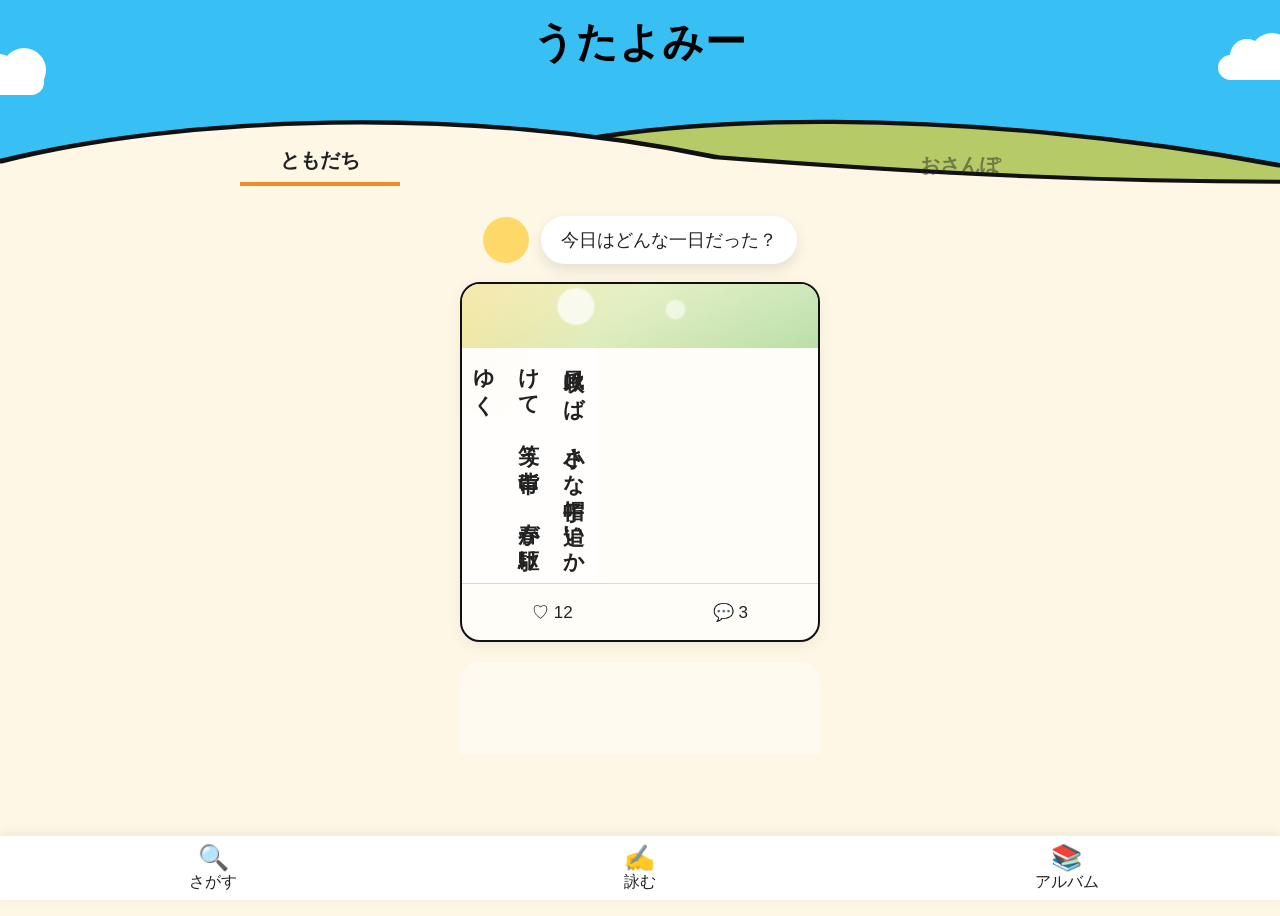
==== index.html @ a95c4520 "Add files via upload" ====
<!doctype html>
<html lang="ja">
<head>
  <meta charset="utf-8">
  <meta name="viewport" content="width=device-width,initial-scale=1,viewport-fit=cover">
  <title>うたよみー svg版</title>
  <link rel="stylesheet" href="style.css">
</head>
<body>
<div class="app friend-mode">
  <header class="header">
    <div class="sky">
      <div class="cloud cloud-left"></div>
      <div class="cloud cloud-right"></div>
      <div class="logo">うたよみー</div>

      <img id="landscape" class="landscape" src="landscape-friend.svg" alt="">

      <div class="tabs">
        <button class="tab active" data-home="friend">ともだち</button>
        <button class="tab" data-home="walk">おさんぽ</button>
      </div>
    </div>
  </header>

  <main id="main" class="main">
    <section id="friend" class="panel">
      <div class="greet">
        <div class="miso"></div>
        <div class="bubble">今日はどんな一日だった？</div>
      </div>
      <article class="card">
        <div class="photo photo-spring"></div>
        <div class="tanka">風吹けば　小さな帽子　追いかけて　笑う背中に　春が駆けゆく</div>
        <div class="info"><span>♡ 12</span><span>💬 3</span></div>
      </article>
      <div class="peek"></div>
    </section>

    <section id="walk" class="panel" hidden>
      <div class="greet">
        <div class="miso"></div>
        <div class="bubble">季節のうたを探しに行こう。</div>
      </div>
      <article class="card">
        <div class="photo photo-green"></div>
        <div class="tanka">雨あがり　空を映して　水たまり　今日の一首を　連れて帰ろう</div>
        <div class="info"><span>♡ 8</span><span>💬 1</span></div>
      </article>
      <div class="peek"></div>
    </section>
  </main>

  <nav class="bottom-nav">
    <div><span class="icon">🔍</span>さがす</div>
    <div><span class="icon">✍️</span>詠む</div>
    <div><span class="icon">📚</span>アルバム</div>
  </nav>
</div>
<script src="app.js"></script>
</body>
</html>
---- style.css ----
:root{
  --sky:#38bff3;
  --home:#fff7e6;
  --mountain:#b7ca68;
  --accent:#f28c28;
  --ink:#111;
  --paper:#fffdf8;
}
*{box-sizing:border-box}
html,body{margin:0;min-height:100%;background:var(--home)}
body{
  font-family:-apple-system,BlinkMacSystemFont,"Hiragino Sans","Yu Gothic",sans-serif;
  color:#222;
  overflow-x:hidden;
}
.app{min-height:100dvh;background:var(--home);padding-bottom:74px}
.header{position:sticky;top:0;z-index:10;background:var(--sky)}
.sky{
  height:198px;
  position:relative;
  overflow:hidden;
  background:var(--sky);
}
.logo{
  position:absolute;
  top:22px;
  left:50%;
  transform:translateX(-50%);
  font-size:41px;
  line-height:1;
  font-weight:900;
  letter-spacing:.02em;
  color:#000;
  white-space:nowrap;
  z-index:3;
}
.cloud,.cloud::before,.cloud::after{
  content:"";
  position:absolute;
  background:#fff;
  border-radius:999px;
}
.cloud{width:74px;height:25px;z-index:1}
.cloud::before{width:34px;height:34px;left:12px;top:-16px}
.cloud::after{width:44px;height:44px;left:32px;top:-22px}
.cloud-left{left:-30px;top:70px}
.cloud-right{right:-12px;top:55px}
.landscape{
  position:absolute;
  left:0;
  right:0;
  bottom:0;
  width:100%;
  height:112px;
  z-index:2;
  display:block;
}
.tabs{
  position:absolute;
  left:0;
  right:0;
  bottom:7px;
  display:grid;
  grid-template-columns:1fr 1fr;
  z-index:4;
}
.tab{
  border:0;
  background:transparent;
  font-size:20px;
  font-weight:800;
  color:#222;
  opacity:.48;
  padding:24px 0 8px;
  -webkit-tap-highlight-color:transparent;
  outline:none;
  transition:opacity .18s ease, transform .18s ease;
}
.tab.active{opacity:1}
.tab.active::after{
  content:"";
  display:block;
  width:76%;
  max-width:160px;
  height:4px;
  margin:8px auto -3px;
  background:var(--accent);
}
.walk-mode .tab.active::after{background:#4a7d24}
.tab:active{transform:translateY(1px) scale(.985)}
.tab:focus,.tab:focus-visible{outline:none;box-shadow:none}
.main{
  background:var(--home);
  transition:background .18s ease;
  padding:18px 0 88px;
}
.main.walk{background:var(--mountain)}
.greet{display:flex;justify-content:center;align-items:center;gap:12px;margin:0 auto 18px}
.miso{width:46px;height:46px;border-radius:50%;background:#ffd86a;flex:0 0 auto}
.bubble{
  background:#fff;
  padding:12px 20px;
  border-radius:999px;
  font-size:18px;
  box-shadow:0 6px 14px rgba(0,0,0,.10);
  white-space:nowrap;
}
.card{
  width:min(76vw,360px);
  aspect-ratio:1/1;
  margin:0 auto 20px;
  background:var(--paper);
  border:2.5px solid var(--ink);
  border-radius:20px;
  overflow:hidden;
  box-shadow:0 4px 16px rgba(0,0,0,.06);
}
.photo{height:18%;filter:saturate(.9);opacity:.92}
.photo-spring{
  background:linear-gradient(rgba(255,255,255,.28),rgba(255,255,255,.12)),
  radial-gradient(circle at 32% 35%,rgba(255,255,255,.75) 0 7%,transparent 8%),
  radial-gradient(circle at 60% 40%,rgba(255,255,255,.55) 0 4%,transparent 5%),
  linear-gradient(135deg,#f7df7b,#d6eaa7 45%,#a6d98d);
}
.photo-green{
  background:linear-gradient(rgba(255,255,255,.30),rgba(255,255,255,.12)),
  radial-gradient(circle at 35% 38%,rgba(255,255,255,.6) 0 6%,transparent 7%),
  linear-gradient(135deg,#d9efc2,#9fd18a 55%,#7fbf69);
}
.tanka{
  height:66%;
  display:flex;
  align-items:center;
  justify-content:center;
  writing-mode:vertical-rl;
  text-orientation:upright;
  font-size:21px;
  line-height:2.15;
  font-weight:800;
  letter-spacing:.08em;
  padding:6px 0;
  background:linear-gradient(rgba(255,255,255,.65),rgba(255,255,255,.65)),
  radial-gradient(circle at 20% 10%,rgba(238,224,190,.22),transparent 30%);
}
.info{
  height:16%;
  display:flex;
  align-items:center;
  justify-content:space-around;
  font-size:17px;
  border-top:1px solid rgba(0,0,0,.14);
}
.peek{
  width:min(76vw,360px);
  height:92px;
  margin:0 auto;
  border-radius:20px 20px 0 0;
  background:rgba(255,255,255,.35);
}
.bottom-nav{
  position:fixed;
  left:0;
  right:0;
  bottom:0;
  z-index:20;
  background:#fff;
  display:grid;
  grid-template-columns:repeat(3,1fr);
  padding:7px 0 calc(8px + env(safe-area-inset-bottom));
  box-shadow:0 -2px 12px rgba(0,0,0,.08);
}
.bottom-nav div{text-align:center;font-size:16px;line-height:1.18}
.bottom-nav .icon{display:block;font-size:25px;margin-bottom:1px}
@media(max-width:390px){
  .sky{height:186px}
  .logo{font-size:38px;top:21px}
  .landscape{height:104px}
  .tab{font-size:19px;padding-top:22px}
  .bubble{font-size:17px;padding:11px 18px}
  .tanka{font-size:20px}
}
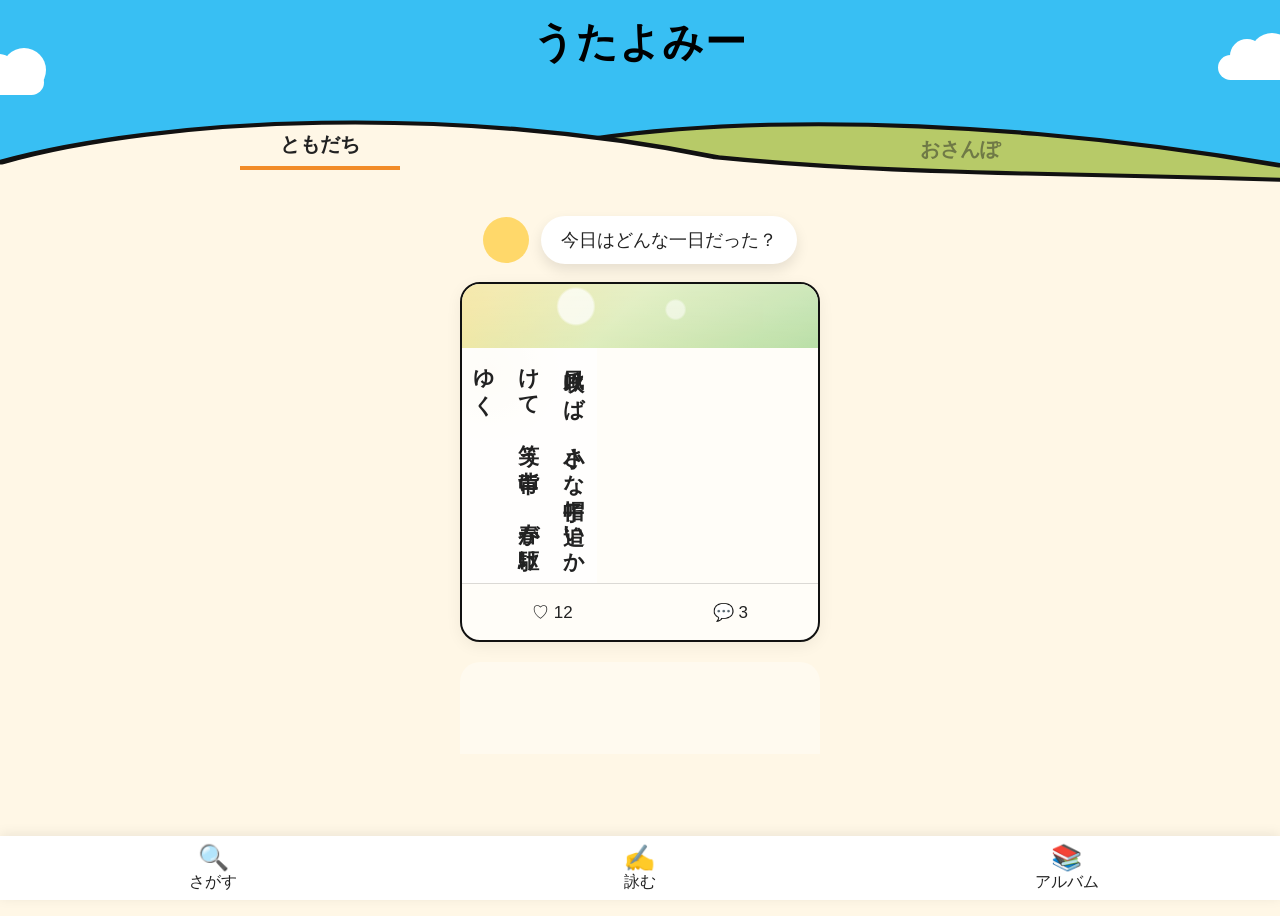
==== commit 20581d1d: "Add files via upload" ====
--- a/index.html
+++ b/index.html
@@ -3,7 +3,7 @@
 <head>
   <meta charset="utf-8">
   <meta name="viewport" content="width=device-width,initial-scale=1,viewport-fit=cover">
-  <title>うたよみー svg版</title>
+  <title>うたよみー v1.2</title>
   <link rel="stylesheet" href="style.css">
 </head>
 <body>
--- a/style.css
+++ b/style.css
@@ -59,10 +59,11 @@
   position:absolute;
   left:0;
   right:0;
-  bottom:7px;
+  bottom:23px;
   display:grid;
   grid-template-columns:1fr 1fr;
   z-index:4;
+  pointer-events:none;
 }
 .tab{
   border:0;
@@ -71,10 +72,11 @@
   font-weight:800;
   color:#222;
   opacity:.48;
-  padding:24px 0 8px;
+  padding:10px 0 8px;
   -webkit-tap-highlight-color:transparent;
   outline:none;
   transition:opacity .18s ease, transform .18s ease;
+  pointer-events:auto;
 }
 .tab.active{opacity:1}
 .tab.active::after{
@@ -175,7 +177,8 @@
   .sky{height:186px}
   .logo{font-size:38px;top:21px}
   .landscape{height:104px}
-  .tab{font-size:19px;padding-top:22px}
+  .tabs{bottom:21px}
+  .tab{font-size:19px}
   .bubble{font-size:17px;padding:11px 18px}
   .tanka{font-size:20px}
 }
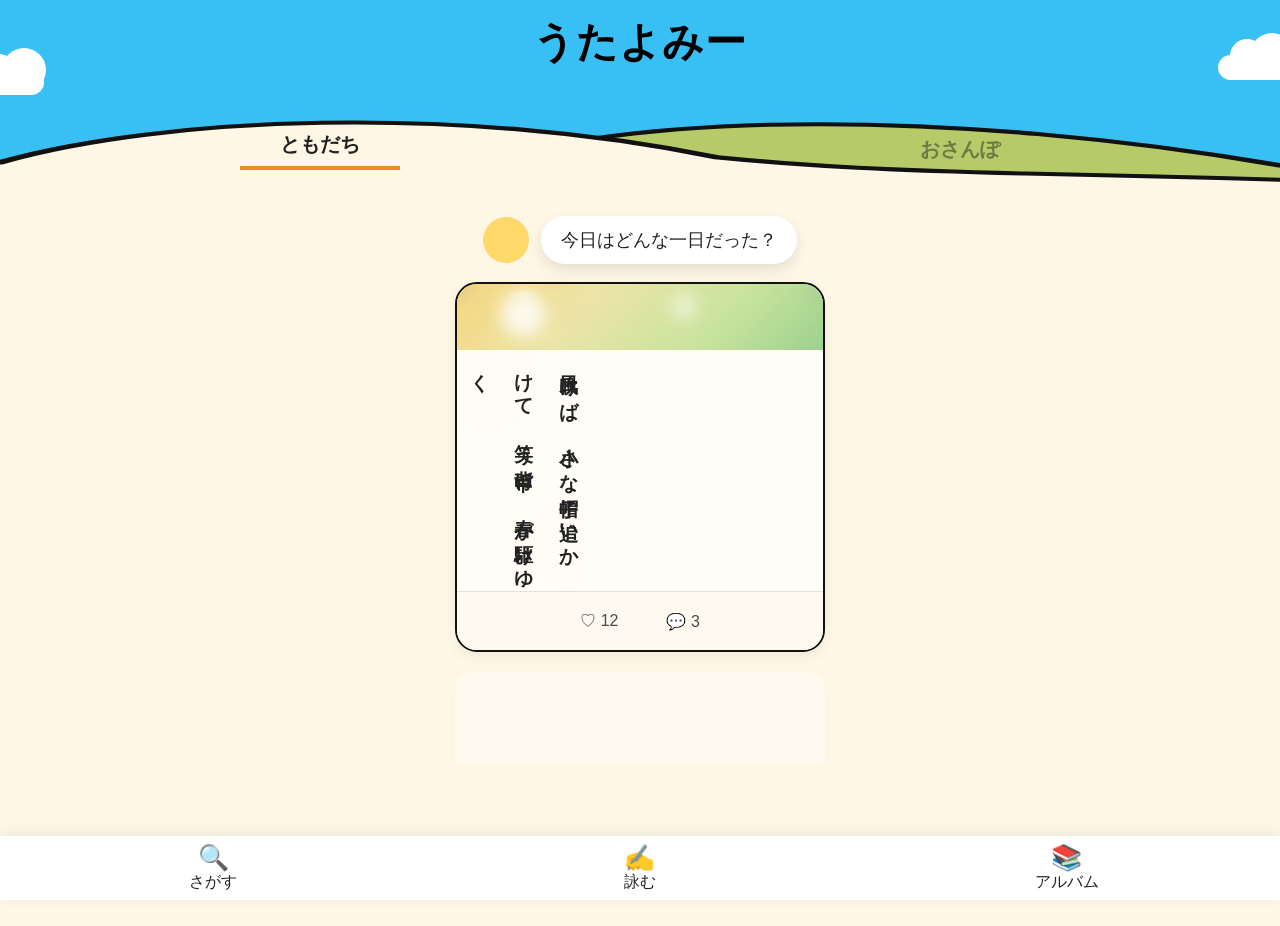
==== commit 933aca3b: "Add files via upload" ====
--- a/index.html
+++ b/index.html
@@ -3,7 +3,12 @@
 <head>
   <meta charset="utf-8">
   <meta name="viewport" content="width=device-width,initial-scale=1,viewport-fit=cover">
-  <title>うたよみー v1.2</title>
+  <meta name="theme-color" content="#38bff3">
+  <meta name="apple-mobile-web-app-capable" content="yes">
+  <meta name="apple-mobile-web-app-status-bar-style" content="default">
+  <meta name="apple-mobile-web-app-title" content="うたよみー">
+  <link rel="manifest" href="manifest.webmanifest">
+  <title>うたよみー v1.4</title>
   <link rel="stylesheet" href="style.css">
 </head>
 <body>
--- a/style.css
+++ b/style.css
@@ -7,14 +7,23 @@
   --paper:#fffdf8;
 }
 *{box-sizing:border-box}
-html,body{margin:0;min-height:100%;background:var(--home)}
+html{margin:0;min-height:100%;background:var(--sky)}
 body{
+  margin:0;
+  min-height:100%;
+  background:var(--sky);
   font-family:-apple-system,BlinkMacSystemFont,"Hiragino Sans","Yu Gothic",sans-serif;
   color:#222;
   overflow-x:hidden;
 }
 .app{min-height:100dvh;background:var(--home);padding-bottom:74px}
-.header{position:sticky;top:0;z-index:10;background:var(--sky)}
+.header{
+  position:sticky;
+  top:0;
+  z-index:10;
+  background:var(--sky);
+  padding-top:env(safe-area-inset-top);
+}
 .sky{
   height:198px;
   position:relative;
@@ -182,3 +191,75 @@
   .bubble{font-size:17px;padding:11px 18px}
   .tanka{font-size:20px}
 }
+
+/* v1.4 短歌カード調整 */
+.card{
+  width:min(78vw,370px);
+  background:#fffdf7;
+  border:2.5px solid var(--ink);
+  border-radius:22px;
+  box-shadow:0 5px 14px rgba(0,0,0,.055);
+}
+
+.photo{
+  height:18%;
+  opacity:1;
+  filter:none;
+  position:relative;
+  overflow:hidden;
+}
+
+.photo::after{
+  content:"";
+  position:absolute;
+  inset:0;
+  backdrop-filter:blur(8px);
+  background:rgba(255,255,255,.22);
+}
+
+.photo-spring{
+  background:
+    radial-gradient(circle at 18% 45%,rgba(255,255,255,.8) 0 7%,transparent 8%),
+    radial-gradient(circle at 62% 35%,rgba(255,255,255,.55) 0 5%,transparent 6%),
+    linear-gradient(135deg,#f3ca5a 0%,#e8dd8f 34%,#b9dc83 70%,#7fc46e 100%);
+}
+
+.photo-green{
+  background:
+    radial-gradient(circle at 28% 42%,rgba(255,255,255,.68) 0 7%,transparent 8%),
+    linear-gradient(135deg,#d6efb8 0%,#9acb73 58%,#6faf62 100%);
+}
+
+.tanka{
+  height:66%;
+  display:flex;
+  align-items:center;
+  justify-content:center;
+  writing-mode:vertical-rl;
+  text-orientation:upright;
+  font-size:19px;
+  line-height:2.35;
+  font-weight:800;
+  letter-spacing:.11em;
+  padding:10px 0;
+  background:
+    linear-gradient(rgba(255,253,247,.86),rgba(255,253,247,.86)),
+    radial-gradient(circle at 22% 12%,rgba(238,224,190,.26),transparent 30%),
+    radial-gradient(circle at 82% 80%,rgba(255,225,164,.18),transparent 32%);
+}
+
+.info{
+  height:16%;
+  display:flex;
+  align-items:center;
+  justify-content:center;
+  gap:48px;
+  font-size:16px;
+  color:#4a4a4a;
+  border-top:1px solid rgba(0,0,0,.10);
+  background:#fffaf0;
+}
+
+.peek{
+  width:min(78vw,370px);
+}
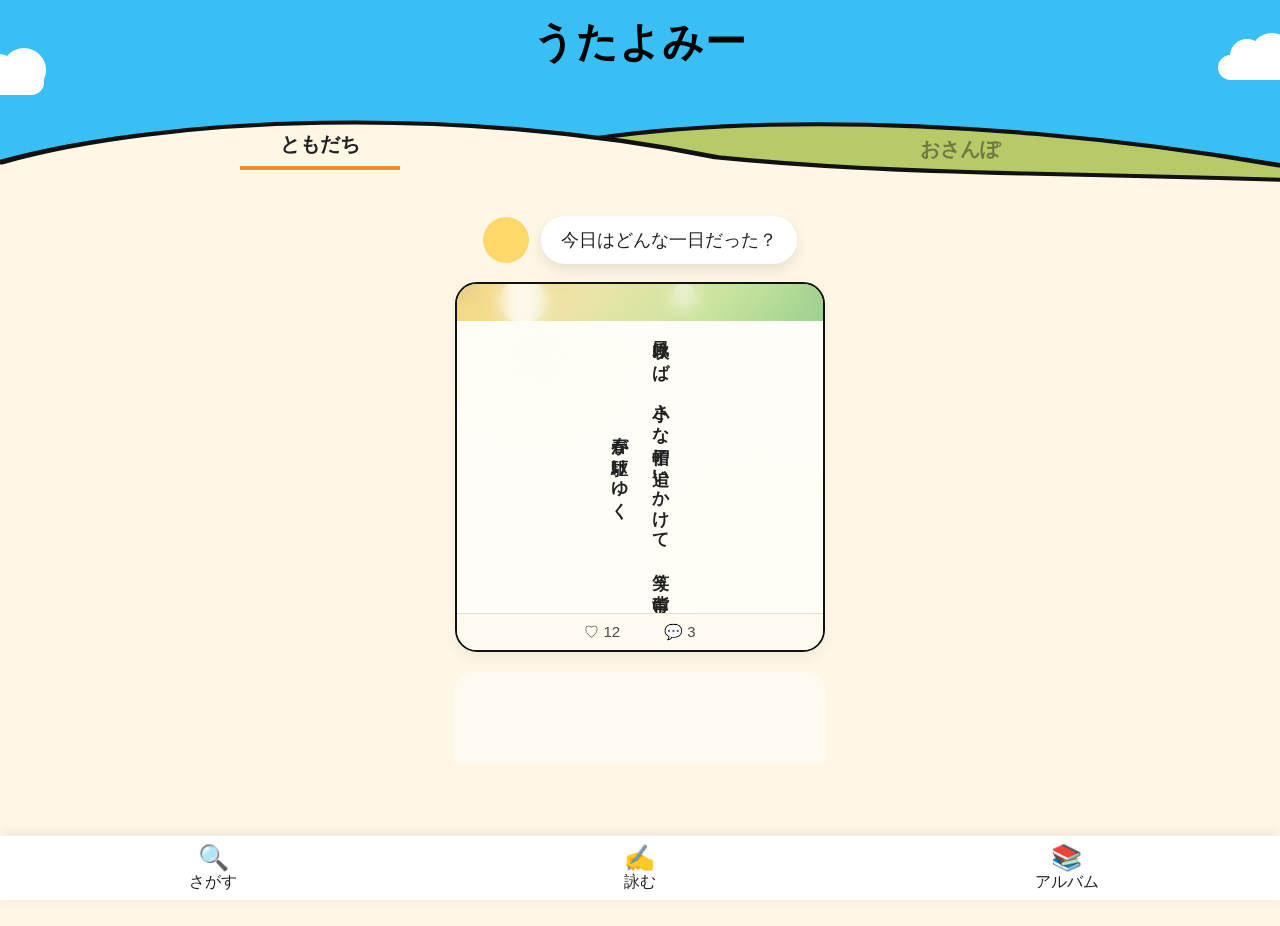
==== commit dcf2e908: "Add files via upload" ====
--- a/index.html
+++ b/index.html
@@ -8,7 +8,7 @@
   <meta name="apple-mobile-web-app-status-bar-style" content="default">
   <meta name="apple-mobile-web-app-title" content="うたよみー">
   <link rel="manifest" href="manifest.webmanifest">
-  <title>うたよみー v1.4</title>
+  <title>うたよみー v1.5</title>
   <link rel="stylesheet" href="style.css">
 </head>
 <body>
--- a/style.css
+++ b/style.css
@@ -263,3 +263,42 @@
 .peek{
   width:min(78vw,370px);
 }
+
+/* v1.5 短歌カード比率・中央配置修正 */
+.card{
+  width:min(78vw,370px);
+  aspect-ratio:1/1;
+  display:grid;
+  grid-template-rows:1fr 8fr 1fr;
+  background:#fffdf7;
+}
+
+.photo{
+  height:auto !important;
+  min-height:0;
+}
+
+.tanka{
+  height:auto !important;
+  min-height:0;
+  display:grid !important;
+  place-items:center !important;
+  writing-mode:vertical-rl;
+  text-orientation:upright;
+  font-size:17px !important;
+  line-height:2.45 !important;
+  letter-spacing:.10em !important;
+  font-weight:800;
+  padding:0 !important;
+  text-align:center;
+}
+
+.info{
+  height:auto !important;
+  min-height:0;
+  display:flex !important;
+  align-items:center !important;
+  justify-content:center !important;
+  gap:44px;
+  font-size:15px !important;
+}
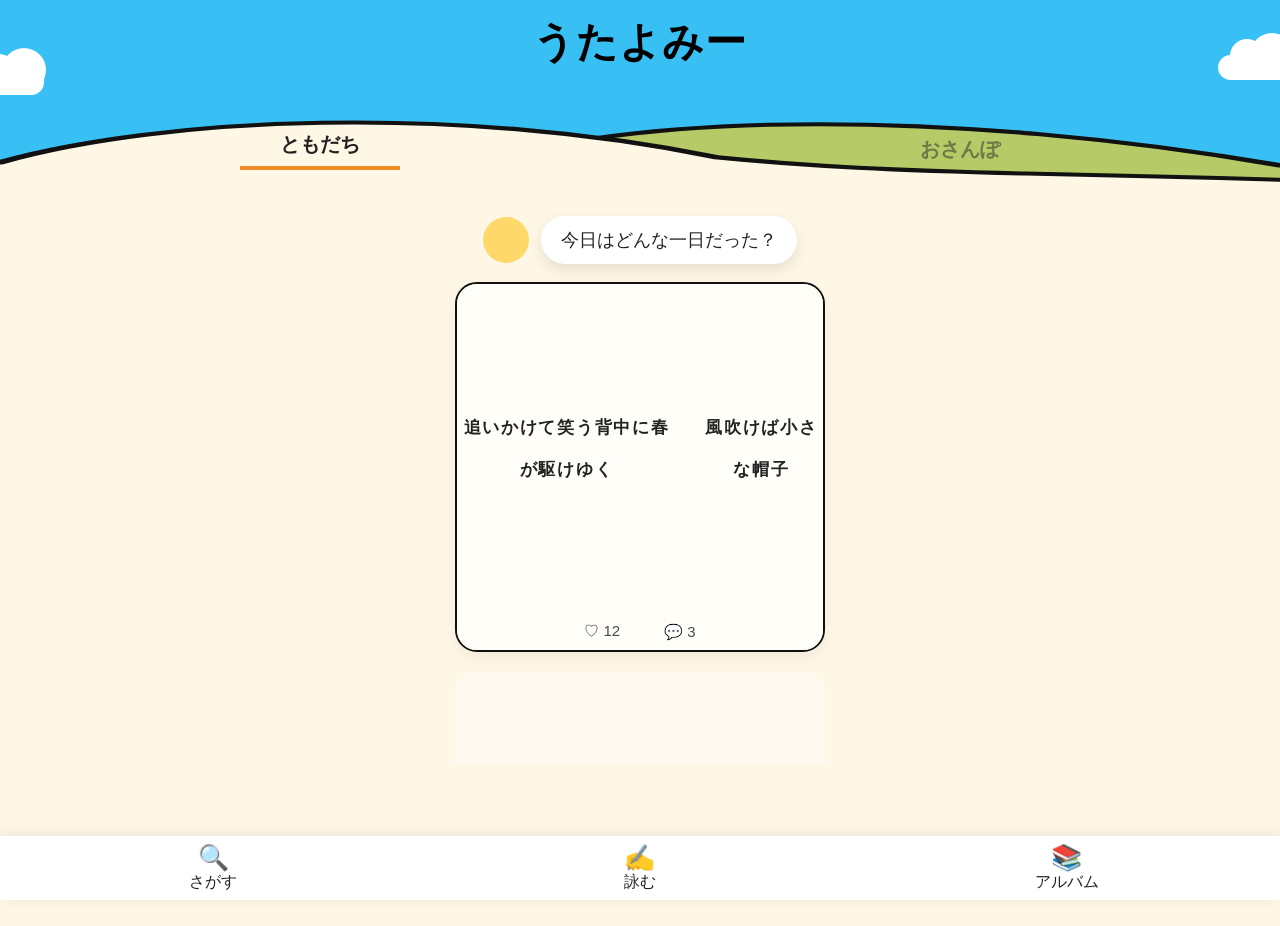
==== commit 6ac10c08: "Add files via upload" ====
--- a/index.html
+++ b/index.html
@@ -8,7 +8,7 @@
   <meta name="apple-mobile-web-app-status-bar-style" content="default">
   <meta name="apple-mobile-web-app-title" content="うたよみー">
   <link rel="manifest" href="manifest.webmanifest">
-  <title>うたよみー v1.5</title>
+  <title>うたよみー v1.6</title>
   <link rel="stylesheet" href="style.css">
 </head>
 <body>
@@ -36,7 +36,7 @@
       </div>
       <article class="card">
         <div class="photo photo-spring"></div>
-        <div class="tanka">風吹けば　小さな帽子　追いかけて　笑う背中に　春が駆けゆく</div>
+        <div class="tanka"><div class="line">風吹けば小さな帽子</div><div class="line">追いかけて笑う背中に春が駆けゆく</div></div>
         <div class="info"><span>♡ 12</span><span>💬 3</span></div>
       </article>
       <div class="peek"></div>
@@ -49,7 +49,7 @@
       </div>
       <article class="card">
         <div class="photo photo-green"></div>
-        <div class="tanka">雨あがり　空を映して　水たまり　今日の一首を　連れて帰ろう</div>
+        <div class="tanka"><div class="line">雨あがり空を映して</div><div class="line">水たまり今日の一首を連れて帰ろう</div></div>
         <div class="info"><span>♡ 8</span><span>💬 1</span></div>
       </article>
       <div class="peek"></div>
--- a/style.css
+++ b/style.css
@@ -302,3 +302,31 @@
   gap:44px;
   font-size:15px !important;
 }
+
+/* v1.6 短歌カード */
+.card{
+  display:grid;
+  grid-template-rows:9fr 1fr !important;
+}
+.photo{display:none !important;}
+
+.tanka{
+  display:flex !important;
+  flex-direction:row-reverse;
+  justify-content:center;
+  align-items:center;
+  gap:1.4em;
+  writing-mode:horizontal-tb !important;
+  padding:0 !important;
+}
+.tanka .line,
+.tanka{
+  background:linear-gradient(rgba(255,253,247,.92),rgba(255,253,247,.92));
+}
+.tanka{
+  font-size:17px !important;
+}
+.info{
+  border-top:none !important;
+  background:linear-gradient(rgba(255,253,247,.92),rgba(255,253,247,.92)) !important;
+}
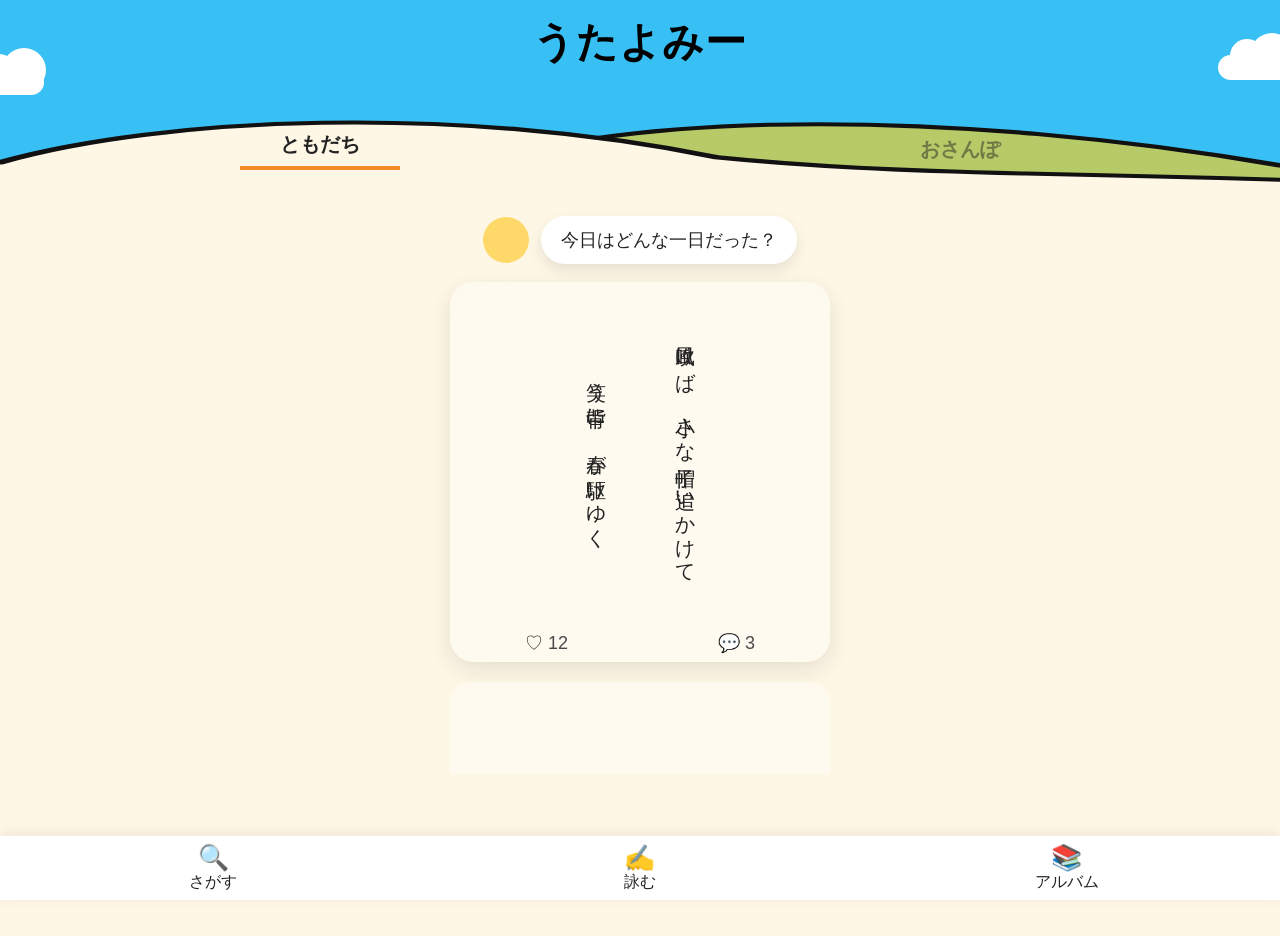
==== commit 348fa37b: "Add files via upload" ====
--- a/index.html
+++ b/index.html
@@ -8,7 +8,7 @@
   <meta name="apple-mobile-web-app-status-bar-style" content="default">
   <meta name="apple-mobile-web-app-title" content="うたよみー">
   <link rel="manifest" href="manifest.webmanifest">
-  <title>うたよみー v1.6</title>
+  <title>うたよみー v1.7</title>
   <link rel="stylesheet" href="style.css">
 </head>
 <body>
@@ -36,7 +36,7 @@
       </div>
       <article class="card">
         <div class="photo photo-spring"></div>
-        <div class="tanka"><div class="line">風吹けば小さな帽子</div><div class="line">追いかけて笑う背中に春が駆けゆく</div></div>
+        <div class="tanka"><div class="tanka-line">風吹けば　小さな帽子　追いかけて</div><div class="tanka-line">笑う背中に　春が駆けゆく</div></div>
         <div class="info"><span>♡ 12</span><span>💬 3</span></div>
       </article>
       <div class="peek"></div>
@@ -49,7 +49,7 @@
       </div>
       <article class="card">
         <div class="photo photo-green"></div>
-        <div class="tanka"><div class="line">雨あがり空を映して</div><div class="line">水たまり今日の一首を連れて帰ろう</div></div>
+        <div class="tanka"><div class="tanka-line">雨あがり　空を映して　水たまり</div><div class="tanka-line">今日の一首を　連れて帰ろう</div></div>
         <div class="info"><span>♡ 8</span><span>💬 1</span></div>
       </article>
       <div class="peek"></div>
--- a/style.css
+++ b/style.css
@@ -303,30 +303,65 @@
   font-size:15px !important;
 }
 
-/* v1.6 短歌カード */
+/* v1.7 短歌カードのみ修正：写真なし・2列縦書き */
 .card{
-  display:grid;
+  width:min(82vw,380px);
+  aspect-ratio:1/1;
+  display:grid !important;
   grid-template-rows:9fr 1fr !important;
-}
-.photo{display:none !important;}
+  background:#fffaf0;
+  border:none !important;
+  border-radius:24px;
+  overflow:hidden;
+  box-shadow:0 8px 24px rgba(0,0,0,.10);
+}
+
+.photo{
+  display:none !important;
+}
 
 .tanka{
+  height:auto !important;
+  min-height:0;
   display:flex !important;
   flex-direction:row-reverse;
-  justify-content:center;
-  align-items:center;
-  gap:1.4em;
+  justify-content:center !important;
+  align-items:center !important;
+  gap:2.4em;
   writing-mode:horizontal-tb !important;
+  text-orientation:mixed;
+  font-size:20px !important;
+  line-height:2.05 !important;
+  font-weight:500 !important;
+  letter-spacing:.06em !important;
   padding:0 !important;
-}
-.tanka .line,
-.tanka{
-  background:linear-gradient(rgba(255,253,247,.92),rgba(255,253,247,.92));
-}
-.tanka{
-  font-size:17px !important;
-}
+  background:
+    linear-gradient(rgba(255,250,240,.94),rgba(255,250,240,.94)),
+    radial-gradient(circle at 22% 16%,rgba(238,224,190,.18),transparent 30%),
+    radial-gradient(circle at 76% 84%,rgba(255,225,164,.13),transparent 30%);
+}
+
+.tanka-line{
+  writing-mode:vertical-rl;
+  text-orientation:upright;
+  white-space:pre-wrap;
+}
+
 .info{
+  height:auto !important;
+  min-height:0;
+  display:flex !important;
+  align-items:center !important;
+  justify-content:space-around !important;
+  gap:0 !important;
+  font-size:18px !important;
+  color:#4a4a4a;
   border-top:none !important;
-  background:linear-gradient(rgba(255,253,247,.92),rgba(255,253,247,.92)) !important;
-}
+  background:
+    linear-gradient(rgba(255,250,240,.94),rgba(255,250,240,.94)),
+    radial-gradient(circle at 76% 84%,rgba(255,225,164,.13),transparent 30%) !important;
+}
+
+.peek{
+  width:min(82vw,380px);
+}
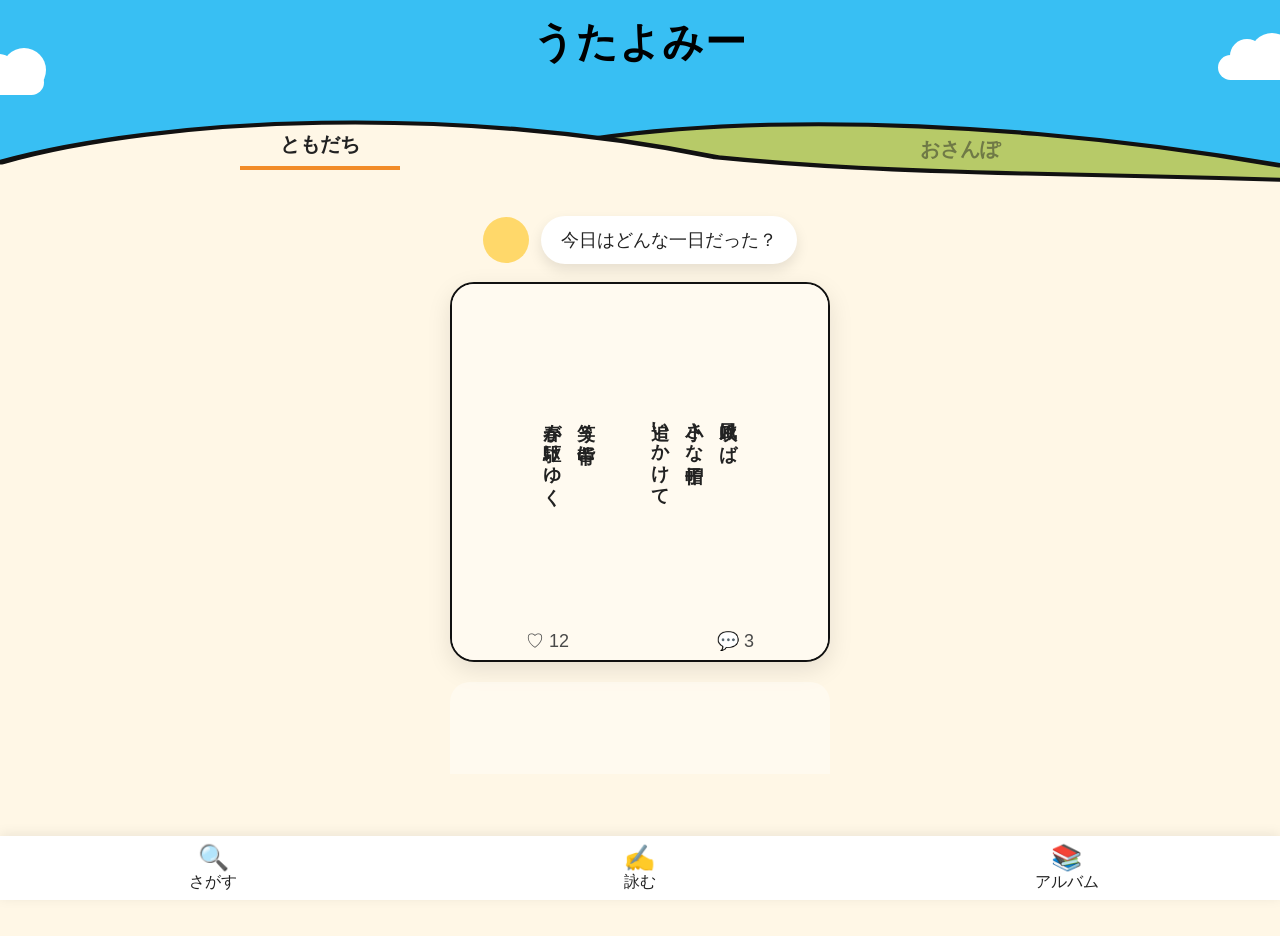
==== commit bdb9f5b2: "Add files via upload" ====
--- a/index.html
+++ b/index.html
@@ -8,7 +8,7 @@
   <meta name="apple-mobile-web-app-status-bar-style" content="default">
   <meta name="apple-mobile-web-app-title" content="うたよみー">
   <link rel="manifest" href="manifest.webmanifest">
-  <title>うたよみー v1.7</title>
+  <title>うたよみー v1.8</title>
   <link rel="stylesheet" href="style.css">
 </head>
 <body>
@@ -36,7 +36,7 @@
       </div>
       <article class="card">
         <div class="photo photo-spring"></div>
-        <div class="tanka"><div class="tanka-line">風吹けば　小さな帽子　追いかけて</div><div class="tanka-line">笑う背中に　春が駆けゆく</div></div>
+        <div class="tanka"><div class="tanka-line">風吹けば<br>小さな帽子<br>追いかけて</div><div class="tanka-line">笑う背中に<br>春が駆けゆく</div></div>
         <div class="info"><span>♡ 12</span><span>💬 3</span></div>
       </article>
       <div class="peek"></div>
@@ -49,7 +49,7 @@
       </div>
       <article class="card">
         <div class="photo photo-green"></div>
-        <div class="tanka"><div class="tanka-line">雨あがり　空を映して　水たまり</div><div class="tanka-line">今日の一首を　連れて帰ろう</div></div>
+        <div class="tanka"><div class="tanka-line">雨あがり<br>空を映して<br>水たまり</div><div class="tanka-line">今日の一首を<br>連れて帰ろう</div></div>
         <div class="info"><span>♡ 8</span><span>💬 1</span></div>
       </article>
       <div class="peek"></div>
--- a/style.css
+++ b/style.css
@@ -365,3 +365,68 @@
 .peek{
   width:min(82vw,380px);
 }
+
+/* v1.8 短歌カード修正：縦書き2列・写真なし・情報線なし */
+.card{
+  width:min(82vw,380px) !important;
+  aspect-ratio:1/1 !important;
+  display:grid !important;
+  grid-template-rows:9fr 1fr !important;
+  background:#fffaf0 !important;
+  border:2.5px solid var(--ink) !important;
+  border-radius:24px !important;
+  overflow:hidden !important;
+  box-shadow:0 8px 24px rgba(0,0,0,.10) !important;
+}
+
+.photo{
+  display:none !important;
+}
+
+.tanka{
+  height:auto !important;
+  min-height:0 !important;
+  display:flex !important;
+  flex-direction:row-reverse !important;
+  justify-content:center !important;
+  align-items:center !important;
+  gap:2.2em !important;
+  writing-mode:horizontal-tb !important;
+  text-orientation:mixed !important;
+  font-size:18px !important;
+  line-height:1.9 !important;
+  font-weight:600 !important;
+  letter-spacing:.04em !important;
+  padding:0 !important;
+  background:#fffaf0 !important;
+  text-align:left !important;
+}
+
+.tanka-line{
+  writing-mode:vertical-rl !important;
+  text-orientation:upright !important;
+  white-space:nowrap !important;
+  display:block !important;
+  line-height:1.9 !important;
+}
+
+.tanka-line br{
+  display:block !important;
+}
+
+.info{
+  height:auto !important;
+  min-height:0 !important;
+  display:flex !important;
+  align-items:center !important;
+  justify-content:space-around !important;
+  gap:0 !important;
+  font-size:18px !important;
+  color:#4a4a4a !important;
+  border-top:none !important;
+  background:#fffaf0 !important;
+}
+
+.peek{
+  width:min(82vw,380px) !important;
+}
